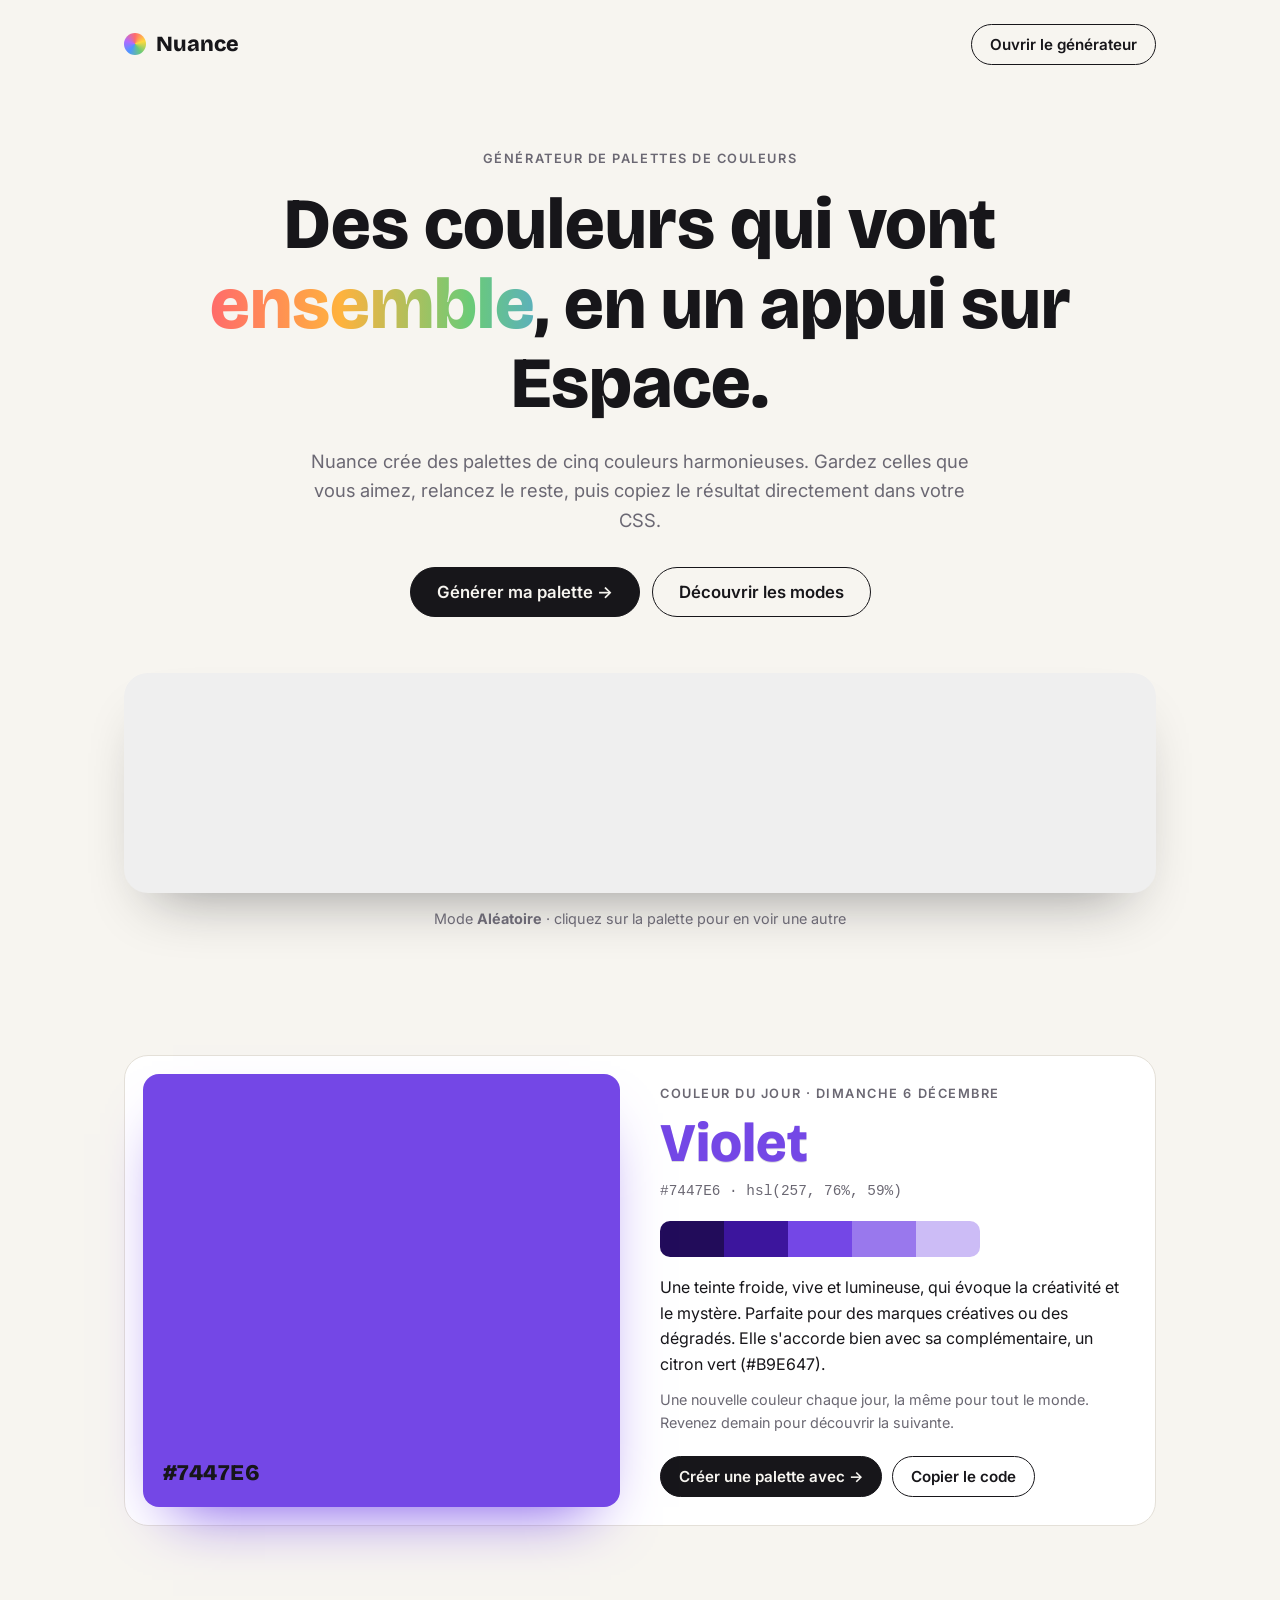
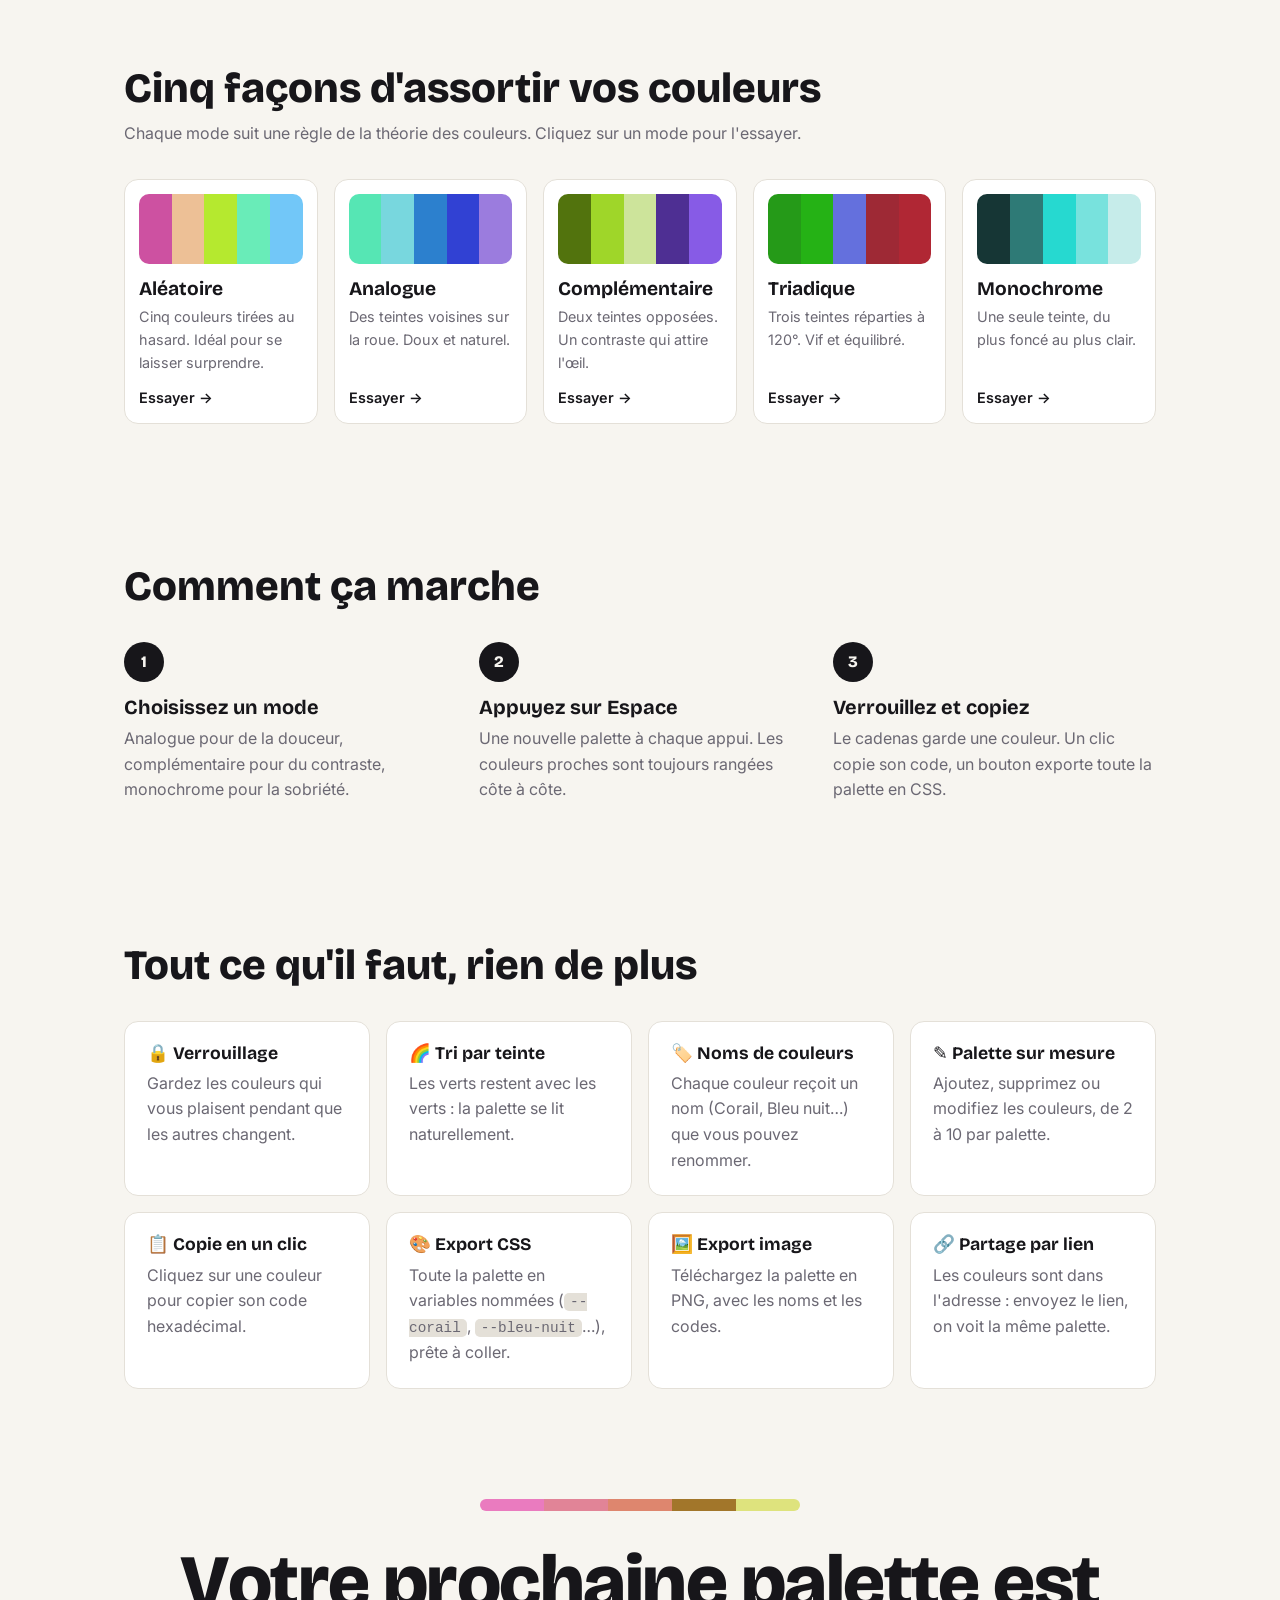
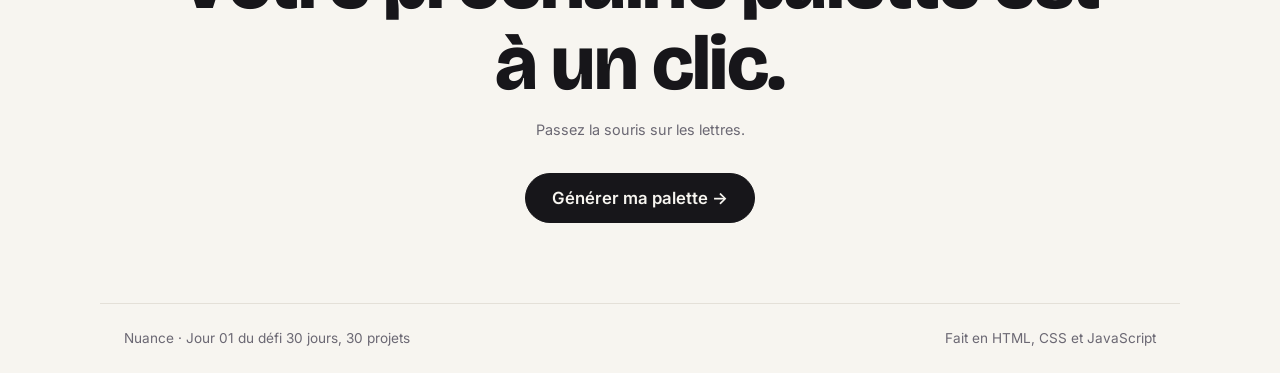
==== index.html @ 8e1b4f92 "first commit" ====
<!DOCTYPE html>
<html lang="fr">
<head>
  <meta charset="UTF-8">
  <meta name="viewport" content="width=device-width, initial-scale=1.0">
  <title>Nuance · Générateur de palettes</title>
  <link rel="preconnect" href="https://fonts.googleapis.com">
  <link rel="preconnect" href="https://fonts.gstatic.com" crossorigin>
  <link href="https://fonts.googleapis.com/css2?family=Bricolage+Grotesque:opsz,wght@12..96,600;12..96,800&family=Inter:wght@400;500;600&display=swap" rel="stylesheet">
  <link rel="stylesheet" href="style.css">
</head>
<body class="landing">
  <header class="nav container">
    <a href="index.html" class="logo"><span class="logo-dots"></span>Nuance</a>
    <a href="generator.html" class="btn btn-ghost">Ouvrir le générateur</a>
  </header>

  <!-- Hero -->
  <section class="hero container">
    <p class="eyebrow">Générateur de palettes de couleurs</p>
    <h1>Des couleurs qui vont <em>ensemble</em>, en un appui sur Espace.</h1>
    <p class="lead">
      Nuance crée des palettes de cinq couleurs harmonieuses. Gardez celles que vous aimez,
      relancez le reste, puis copiez le résultat directement dans votre CSS.
    </p>
    <div class="hero-actions">
      <a href="generator.html" class="btn btn-primary btn-lg">Générer ma palette →</a>
      <a href="#modes" class="btn btn-ghost btn-lg">Découvrir les modes</a>
    </div>

    <button id="hero-palette" class="hero-palette" aria-label="Changer la palette d'exemple"></button>
    <p class="hero-caption">Mode <strong id="hero-mode">Aléatoire</strong> · cliquez sur la palette pour en voir une autre</p>
  </section>

  <!-- Couleur du jour -->
  <section class="section container">
    <div id="daily" class="daily">
      <div class="daily-swatch">
        <span id="daily-hex" class="daily-swatch-hex"></span>
      </div>
      <div class="daily-info">
        <p class="eyebrow">Couleur du jour · <span id="daily-date"></span></p>
        <h2 id="daily-name"></h2>
        <p id="daily-hsl" class="daily-hsl"></p>
        <div id="daily-shades" class="daily-shades" aria-label="Nuances de la couleur du jour"></div>
        <p id="daily-desc" class="daily-desc"></p>
        <p class="daily-text">Une nouvelle couleur chaque jour, la même pour tout le monde. Revenez demain pour découvrir la suivante.</p>
        <div class="daily-actions">
          <a id="daily-link" href="generator.html" class="btn btn-primary">Créer une palette avec →</a>
          <button id="daily-copy" class="btn btn-ghost">Copier le code</button>
        </div>
      </div>
    </div>
  </section>

  <!-- Modes -->
  <section id="modes" class="section container">
    <h2>Cinq façons d'assortir vos couleurs</h2>
    <p class="section-lead">Chaque mode suit une règle de la théorie des couleurs. Cliquez sur un mode pour l'essayer.</p>
    <div id="mode-cards" class="mode-cards"></div>
  </section>

  <!-- Comment ça marche -->
  <section class="section container">
    <h2>Comment ça marche</h2>
    <ol class="steps">
      <li>
        <span class="step-number">1</span>
        <h3>Choisissez un mode</h3>
        <p>Analogue pour de la douceur, complémentaire pour du contraste, monochrome pour la sobriété.</p>
      </li>
      <li>
        <span class="step-number">2</span>
        <h3>Appuyez sur Espace</h3>
        <p>Une nouvelle palette à chaque appui. Les couleurs proches sont toujours rangées côte à côte.</p>
      </li>
      <li>
        <span class="step-number">3</span>
        <h3>Verrouillez et copiez</h3>
        <p>Le cadenas garde une couleur. Un clic copie son code, un bouton exporte toute la palette en CSS.</p>
      </li>
    </ol>
  </section>

  <!-- Fonctionnalités -->
  <section class="section container">
    <h2>Tout ce qu'il faut, rien de plus</h2>
    <div class="features">
      <div class="feature">
        <h3>🔒 Verrouillage</h3>
        <p>Gardez les couleurs qui vous plaisent pendant que les autres changent.</p>
      </div>
      <div class="feature">
        <h3>🌈 Tri par teinte</h3>
        <p>Les verts restent avec les verts : la palette se lit naturellement.</p>
      </div>
      <div class="feature">
        <h3>🏷️ Noms de couleurs</h3>
        <p>Chaque couleur reçoit un nom (Corail, Bleu nuit…) que vous pouvez renommer.</p>
      </div>
      <div class="feature">
        <h3>✎ Palette sur mesure</h3>
        <p>Ajoutez, supprimez ou modifiez les couleurs, de 2 à 10 par palette.</p>
      </div>
      <div class="feature">
        <h3>📋 Copie en un clic</h3>
        <p>Cliquez sur une couleur pour copier son code hexadécimal.</p>
      </div>
      <div class="feature">
        <h3>🎨 Export CSS</h3>
        <p>Toute la palette en variables nommées (<code>--corail</code>, <code>--bleu-nuit</code>…), prête à coller.</p>
      </div>
      <div class="feature">
        <h3>🖼️ Export image</h3>
        <p>Téléchargez la palette en PNG, avec les noms et les codes.</p>
      </div>
      <div class="feature">
        <h3>🔗 Partage par lien</h3>
        <p>Les couleurs sont dans l'adresse : envoyez le lien, on voit la même palette.</p>
      </div>
    </div>
  </section>

  <!-- Call to action final -->
  <section class="cta container">
    <div id="cta-band" class="cta-band"></div>
    <h2 id="cta-title" class="cta-title">Votre prochaine palette est à un clic.</h2>
    <p class="cta-hint">Passez la souris sur les lettres.</p>
    <a href="generator.html" class="btn btn-primary btn-lg">Générer ma palette →</a>
  </section>

  <footer class="footer container">
    <span>Nuance · Jour 01 du défi 30 jours, 30 projets</span>
    <span>Fait en HTML, CSS et JavaScript</span>
  </footer>

  <script src="palette.js"></script>
  <script src="landing.js"></script>
</body>
</html>
---- style.css ----
/* ---------- Base ---------- */

:root {
  --bg: #f7f5f0;
  --surface: #ffffff;
  --ink: #17161a;
  --muted: #6b6873;
  --line: #e4e0d8;
  --radius: 14px;
  --font-title: 'Bricolage Grotesque', system-ui, sans-serif;
  --font-body: 'Inter', system-ui, sans-serif;
}

* {
  box-sizing: border-box;
}

body {
  margin: 0;
  background: var(--bg);
  color: var(--ink);
  font-family: var(--font-body);
  font-size: 16px;
  line-height: 1.6;
}

h1, h2, h3 {
  font-family: var(--font-title);
  line-height: 1.1;
  margin: 0;
}

a {
  color: inherit;
}

code, kbd {
  font-family: ui-monospace, Consolas, monospace;
  font-size: 0.9em;
  background: var(--line);
  padding: 1px 6px;
  border-radius: 5px;
}

.container {
  max-width: 1080px;
  margin: 0 auto;
  padding-inline: 24px;
}

/* ---------- Logo & boutons ---------- */

.logo {
  display: inline-flex;
  align-items: center;
  gap: 10px;
  font-family: var(--font-title);
  font-weight: 800;
  font-size: 1.35rem;
  text-decoration: none;
}

.logo-dots {
  width: 22px;
  height: 22px;
  border-radius: 50%;
  background: conic-gradient(#ff6b6b, #ffd93d, #6bcb77, #4d96ff, #b06bff, #ff6b6b);
}

.btn {
  display: inline-flex;
  align-items: center;
  justify-content: center;
  gap: 8px;
  padding: 10px 18px;
  border-radius: 999px;
  border: 1.5px solid var(--ink);
  font: 600 0.95rem var(--font-body);
  text-decoration: none;
  cursor: pointer;
  transition: transform 0.15s, background 0.15s, color 0.15s;
}

.btn:hover {
  transform: translateY(-1px);
}

.btn-primary {
  background: var(--ink);
  color: var(--bg);
}

.btn-ghost {
  background: transparent;
  color: var(--ink);
}

.btn-ghost:hover {
  background: var(--ink);
  color: var(--bg);
}

.btn-lg {
  padding: 14px 26px;
  font-size: 1.05rem;
}

/* ---------- Page vitrine ---------- */

.nav {
  display: flex;
  justify-content: space-between;
  align-items: center;
  padding-block: 24px;
}

.hero {
  padding-block: 60px 40px;
  text-align: center;
}

.eyebrow {
  text-transform: uppercase;
  letter-spacing: 0.12em;
  font-size: 0.8rem;
  font-weight: 600;
  color: var(--muted);
  margin: 0 0 16px;
}

.hero h1 {
  font-size: clamp(2.4rem, 6vw, 4.5rem);
  font-weight: 800;
  max-width: 14em;
  margin: 0 auto;
}

/* « ensemble » : dégradé arc-en-ciel qui défile en boucle */
.hero h1 em {
  font-style: normal;
  background: linear-gradient(90deg, #ff6b6b, #ffb23d, #6bcb77, #4d96ff, #b06bff, #ff6b6b);
  background-size: 200% 100%;
  -webkit-background-clip: text;
  background-clip: text;
  color: transparent;
  animation: rainbow-flow 6s linear infinite;
}

@keyframes rainbow-flow {
  to {
    background-position: -200% 0;
  }
}

.lead {
  font-size: 1.15rem;
  color: var(--muted);
  max-width: 36em;
  margin: 24px auto 32px;
}

.hero-actions {
  display: flex;
  gap: 12px;
  justify-content: center;
  flex-wrap: wrap;
}

.hero-palette {
  display: flex;
  width: 100%;
  height: 220px;
  margin-top: 56px;
  padding: 0;
  border: 0;
  border-radius: 24px;
  overflow: hidden;
  cursor: pointer;
  box-shadow: 0 30px 60px -30px rgba(23, 22, 26, 0.45);
}

.hero-palette span,
.mode-card-strip span,
.cta-band span {
  flex: 1;
  transition: background 0.8s ease;
}

.hero-caption {
  color: var(--muted);
  font-size: 0.9rem;
  margin-top: 14px;
}

.section {
  padding-block: 70px;
}

.section h2,
.cta h2 {
  font-size: clamp(1.8rem, 4vw, 2.6rem);
  font-weight: 800;
}

.section-lead {
  color: var(--muted);
  margin: 10px 0 0;
}

.mode-cards {
  display: grid;
  grid-template-columns: repeat(auto-fill, minmax(190px, 1fr));
  gap: 16px;
  margin-top: 32px;
}

.mode-card {
  display: flex;
  flex-direction: column;
  background: var(--surface);
  border: 1px solid var(--line);
  border-radius: var(--radius);
  padding: 14px;
  text-decoration: none;
  transition: transform 0.2s, box-shadow 0.2s;
}

.mode-card:hover {
  transform: translateY(-4px);
  box-shadow: 0 16px 30px -18px rgba(23, 22, 26, 0.4);
}

.mode-card-strip {
  display: flex;
  height: 70px;
  border-radius: 10px;
  overflow: hidden;
  margin-bottom: 14px;
}

.mode-card h3 {
  font-size: 1.2rem;
}

.mode-card p {
  color: var(--muted);
  font-size: 0.9rem;
  margin: 6px 0 12px;
  flex: 1;
}

.mode-card-link {
  font-weight: 600;
  font-size: 0.9rem;
}

.steps {
  list-style: none;
  padding: 0;
  margin: 32px 0 0;
  display: grid;
  grid-template-columns: repeat(auto-fit, minmax(240px, 1fr));
  gap: 32px;
}

.step-number {
  display: inline-grid;
  place-items: center;
  width: 40px;
  height: 40px;
  border-radius: 50%;
  background: var(--ink);
  color: var(--bg);
  font-family: var(--font-title);
  font-weight: 800;
  margin-bottom: 14px;
}

.steps h3 {
  font-size: 1.25rem;
}

.steps p,
.feature p {
  color: var(--muted);
  margin: 8px 0 0;
}

.features {
  display: grid;
  grid-template-columns: repeat(auto-fit, minmax(220px, 1fr));
  gap: 16px;
  margin-top: 32px;
}

.feature {
  background: var(--surface);
  border: 1px solid var(--line);
  border-radius: var(--radius);
  padding: 22px;
}

.feature h3 {
  font-size: 1.1rem;
}

.cta {
  text-align: center;
  padding-block: 40px 80px;
}

.cta-band {
  display: flex;
  height: 12px;
  border-radius: 999px;
  overflow: hidden;
  max-width: 320px;
  margin: 0 auto 32px;
}

/* Titre final : chaque lettre prend une couleur au survol puis revient au noir */
.cta .cta-title {
  max-width: 12em;
  margin: 0 auto;
  font-size: clamp(2.4rem, 6.5vw, 4.8rem);
  letter-spacing: -0.02em;
  line-height: 1.05;
  cursor: default;
}

.cta-title .word {
  display: inline-block;
  white-space: nowrap;
}

.cta-title .letter {
  display: inline-block;
}

.cta-title .letter.is-lit {
  animation: letter-lit 2.4s ease-out forwards;
}

@keyframes letter-lit {
  0% {
    color: var(--c);
    transform: translateY(-0.12em) rotate(-4deg);
  }
  20% {
    color: var(--c);
    transform: none;
  }
  60% {
    color: var(--c);
  }
  100% {
    color: var(--ink);
  }
}

.cta-hint {
  margin: 14px 0 32px;
  color: var(--muted);
  font-size: 0.9rem;
}

/* ---------- Couleur du jour ---------- */

.daily {
  display: grid;
  grid-template-columns: 1fr 1fr;
  gap: 40px;
  align-items: center;
  background: var(--surface);
  border: 1px solid var(--line);
  border-radius: 24px;
  padding: 18px;
}

.daily-swatch {
  position: relative;
  min-height: 300px;
  height: 100%;
  border-radius: 16px;
  background: var(--daily);
  box-shadow: 0 30px 60px -30px var(--daily);
}

.daily-swatch-hex {
  position: absolute;
  left: 20px;
  bottom: 16px;
  color: var(--daily-text);
  font-family: var(--font-title);
  font-weight: 800;
  font-size: 1.4rem;
  letter-spacing: 0.02em;
}

.daily-info {
  padding: 10px 18px 10px 0;
}

.daily-info .eyebrow {
  margin-bottom: 10px;
}

.daily-info h2 {
  font-size: clamp(2.2rem, 5vw, 3.4rem);
  font-weight: 800;
  color: var(--daily);
  /* le nom garde un contraste suffisant même si la couleur est claire */
  text-shadow: 0 1px 0 rgba(23, 22, 26, 0.15);
}

.daily-hsl {
  margin: 6px 0 18px;
  font-family: ui-monospace, Consolas, monospace;
  font-size: 0.9rem;
  color: var(--muted);
}

.daily-shades {
  display: flex;
  height: 36px;
  border-radius: 10px;
  overflow: hidden;
  max-width: 320px;
}

.daily-shades span {
  flex: 1;
}

.daily-desc {
  margin: 18px 0 0;
  max-width: 30em;
}

.daily-text {
  color: var(--muted);
  font-size: 0.9rem;
  margin: 10px 0 22px;
  max-width: 30em;
}

.daily-actions {
  display: flex;
  flex-wrap: wrap;
  gap: 10px;
}

.footer {
  display: flex;
  justify-content: space-between;
  flex-wrap: wrap;
  gap: 8px;
  padding-block: 24px;
  border-top: 1px solid var(--line);
  color: var(--muted);
  font-size: 0.85rem;
}

/* ---------- Générateur ---------- */

.app {
  display: flex;
  flex-direction: column;
  height: 100vh;
  height: 100dvh;
}

.topbar {
  display: flex;
  align-items: center;
  gap: 16px;
  padding: 14px 24px;
  border-bottom: 1px solid var(--line);
  position: relative;
  z-index: 20; /* le menu déroulant passe au-dessus des couleurs */
}

.topbar .logo {
  flex: none;
}

/* Les modes prennent la place disponible et défilent s'il en manque */
.modes {
  display: flex;
  flex: 0 1 auto;
  min-width: 0;
  gap: 4px;
  padding: 4px;
  background: var(--line);
  border-radius: 999px;
  overflow-x: auto;
  scrollbar-width: none; /* barre de défilement invisible */
}

.modes::-webkit-scrollbar {
  display: none;
}

/* Glisser à la souris pour faire défiler */
.modes.is-dragging {
  cursor: grabbing;
  user-select: none;
}

.modes.is-dragging .mode {
  cursor: grabbing;
}

/* Fondu sur le bord quand des modes sont cachés de ce côté */
.modes.can-left {
  mask-image: linear-gradient(to right, transparent, #000 32px);
}

.modes.can-right {
  mask-image: linear-gradient(to left, transparent, #000 32px);
}

.modes.can-left.can-right {
  mask-image: linear-gradient(to right, transparent, #000 32px, #000 calc(100% - 32px), transparent);
}

.mode {
  flex: 1 0 auto;
  white-space: nowrap;
  border: 0;
  background: transparent;
  padding: 7px 14px;
  border-radius: 999px;
  font: 500 0.9rem var(--font-body);
  color: var(--muted);
  cursor: pointer;
}

.mode:hover {
  color: var(--ink);
}

.mode.is-active {
  background: var(--surface);
  color: var(--ink);
  box-shadow: 0 1px 3px rgba(0, 0, 0, 0.12);
}

.actions {
  display: flex;
  align-items: center;
  gap: 8px;
  flex: none;
  margin-left: auto;
}

/* Boutons outils : contour gris, plus discrets que « Générer » */
.actions .btn-ghost {
  border-color: #d3cec4;
}

.actions .btn-ghost:hover {
  background: var(--surface);
  color: var(--ink);
  border-color: var(--ink);
}

.toolbar {
  display: flex;
  gap: 8px;
}

.menu-toggle,
.label-long {
  display: none;
}

.ico {
  display: none;
}

#add .ico {
  display: inline; /* « + Couleur » garde son + en ligne */
}

/* Menu déroulant quand la barre n'a plus la place d'afficher les outils */
@media (max-width: 1100px) {
  .menu {
    position: relative;
  }

  .menu-toggle {
    display: inline-flex;
  }

  .toolbar {
    display: none;
    position: absolute;
    top: calc(100% + 8px);
    right: 0;
    min-width: 260px;
    flex-direction: column;
    gap: 2px;
    padding: 6px;
    background: var(--surface);
    border: 1px solid var(--line);
    border-radius: var(--radius);
    box-shadow: 0 20px 40px -12px rgba(23, 22, 26, 0.35);
  }

  .menu.is-open .toolbar {
    display: flex;
  }

  .menu.is-open .menu-toggle {
    border-color: var(--ink);
  }

  .actions .toolbar .btn {
    justify-content: flex-start;
    gap: 12px;
    border: 0;
    border-radius: 10px;
    padding: 11px 12px;
    font-weight: 500;
  }

  .actions .toolbar .btn:hover {
    background: var(--bg);
    transform: none;
  }

  .toolbar .btn:disabled {
    background: transparent;
  }

  .ico {
    display: inline-block;
    width: 22px;
    text-align: center;
  }

  .label-short {
    display: none;
  }

  .label-long {
    display: inline;
  }
}

/* Double écart pour séparer l'action principale des outils */
.btn-generate {
  margin-left: 8px;
}

.btn-generate span {
  font-size: 1.1em;
  line-height: 1;
}

.palette {
  flex: 1;
  display: flex;
  min-height: 0;
}

.swatch {
  flex: 1;
  position: relative;
  display: flex;
  flex-direction: column;
  justify-content: flex-end;
  align-items: center;
  padding: 24px 12px 40px;
  cursor: pointer;
  transition: flex 0.25s ease;
}

.swatch:hover {
  flex: 1.15;
}

/* Glisser-déposer */
.palette {
  position: relative; /* repère pour offsetLeft / offsetTop des couleurs */
}

.swatch {
  cursor: grab;
  touch-action: none; /* sur mobile, le doigt déplace la couleur au lieu de faire défiler */
  user-select: none;
}

.palette.is-sorting .swatch {
  flex: 1;
  transition: none;
  cursor: grabbing;
}

.swatch.is-dragging {
  z-index: 5;
  box-shadow: 0 20px 40px -10px rgba(0, 0, 0, 0.5);
  outline: 3px solid rgba(255, 255, 255, 0.7);
  outline-offset: -3px;
}

.btn:disabled {
  opacity: 0.4;
  cursor: not-allowed;
  transform: none;
}

/* Outils d'une couleur : cadenas, modifier, supprimer */
.tools {
  position: absolute;
  top: 50%;
  transform: translateY(-50%);
  display: flex;
  flex-direction: column;
  gap: 8px;
}

.tool {
  position: relative;
  display: grid;
  place-items: center;
  width: 44px;
  height: 44px;
  border: 0;
  border-radius: 50%;
  background: rgba(255, 255, 255, 0.25);
  color: inherit;
  font-size: 1.15rem;
  cursor: pointer;
  opacity: 0;
  transition: opacity 0.2s, background 0.2s;
}

.swatch:hover .tool,
.tool.is-on {
  opacity: 1;
}

.tool:hover {
  background: rgba(255, 255, 255, 0.45);
}

.tool:disabled {
  display: none;
}

/* Le sélecteur de couleur est invisible, posé sur le bouton ✎ */
.tool-picker input {
  position: absolute;
  inset: 0;
  width: 100%;
  height: 100%;
  opacity: 0;
  cursor: pointer;
}

.swatch-name {
  width: 100%;
  max-width: 200px;
  padding: 2px 6px;
  border: 1px solid transparent;
  border-radius: 6px;
  background: transparent;
  color: inherit;
  font: 600 1rem var(--font-body);
  text-align: center;
}

.swatch-name:hover,
.swatch-name:focus {
  border-color: currentColor;
  outline: none;
}

.swatch-info {
  display: flex;
  flex-direction: column;
  align-items: center;
  gap: 2px;
  text-align: center;
}

.swatch-hex {
  font-family: var(--font-title);
  font-weight: 800;
  font-size: 1.6rem;
  letter-spacing: 0.02em;
}

.swatch-hsl {
  font-size: 0.8rem;
  opacity: 0.75;
}

.hint {
  padding: 12px 24px;
  text-align: center;
  font-size: 0.85rem;
  color: var(--muted);
  border-top: 1px solid var(--line);
}

.toast {
  position: fixed;
  left: 50%;
  bottom: 60px;
  transform: translate(-50%, 20px);
  background: var(--ink);
  color: var(--bg);
  padding: 10px 18px;
  border-radius: 999px;
  font-weight: 500;
  opacity: 0;
  pointer-events: none;
  transition: opacity 0.2s, transform 0.2s;
}

.toast.is-visible {
  opacity: 1;
  transform: translate(-50%, 0);
}

/* Moins d'animations si le système le demande */
@media (prefers-reduced-motion: reduce) {
  .hero h1 em,
  .cta-title .letter.is-lit {
    animation: none;
  }
}

/* ---------- Mobile ---------- */

@media (max-width: 700px) {
  .daily {
    grid-template-columns: 1fr;
    gap: 20px;
  }

  .daily-swatch {
    min-height: 200px;
  }

  .daily-info {
    padding: 0 6px 10px;
  }

  .cta-hint {
    display: none; /* pas de survol sur téléphone */
  }

  /* Place pour le bouton « Générer » fixé en bas */
  .app {
    padding-bottom: calc(76px + env(safe-area-inset-bottom, 0px));
  }

  /* Ligne 1 : logo + menu. Ligne 2 : modes sur toute la largeur */
  .topbar {
    flex-wrap: wrap;
    gap: 12px;
    padding: 12px 16px;
  }

  .modes {
    order: 2;
    flex: 1 1 100%;
  }

  /* « Générer » : pleine largeur, fixé en bas de l'écran */
  .btn-generate {
    position: fixed;
    left: 16px;
    right: 16px;
    bottom: calc(12px + env(safe-area-inset-bottom, 0px));
    z-index: 10;
    margin: 0;
    padding: 16px;
    font-size: 1.05rem;
    box-shadow: 0 10px 30px -10px rgba(23, 22, 26, 0.6);
  }

  .btn-generate:hover {
    transform: none;
  }

  /* Pas de touche Espace sur téléphone : l'aide ne sert plus */
  .hint {
    display: none;
  }

  .toast {
    bottom: calc(90px + env(safe-area-inset-bottom, 0px));
  }

  /* Les couleurs s'empilent en lignes */
  .palette {
    flex-direction: column;
  }

  .swatch {
    flex-direction: row;
    justify-content: space-between;
    padding: 0 20px;
  }

  .swatch:hover {
    flex: 1;
  }

  .tools {
    position: static;
    transform: none;
    flex-direction: row;
    order: 2;
  }

  .tool {
    opacity: 1;
    width: 36px;
    height: 36px;
    font-size: 1rem;
  }

  .swatch-info {
    align-items: flex-start;
    text-align: left;
  }

  .swatch-name {
    text-align: left;
    padding-left: 0;
  }

  .swatch-hex {
    font-size: 1.3rem;
  }

  .swatch-hsl {
    display: none;
  }

  .hero-palette {
    height: 140px;
  }
}
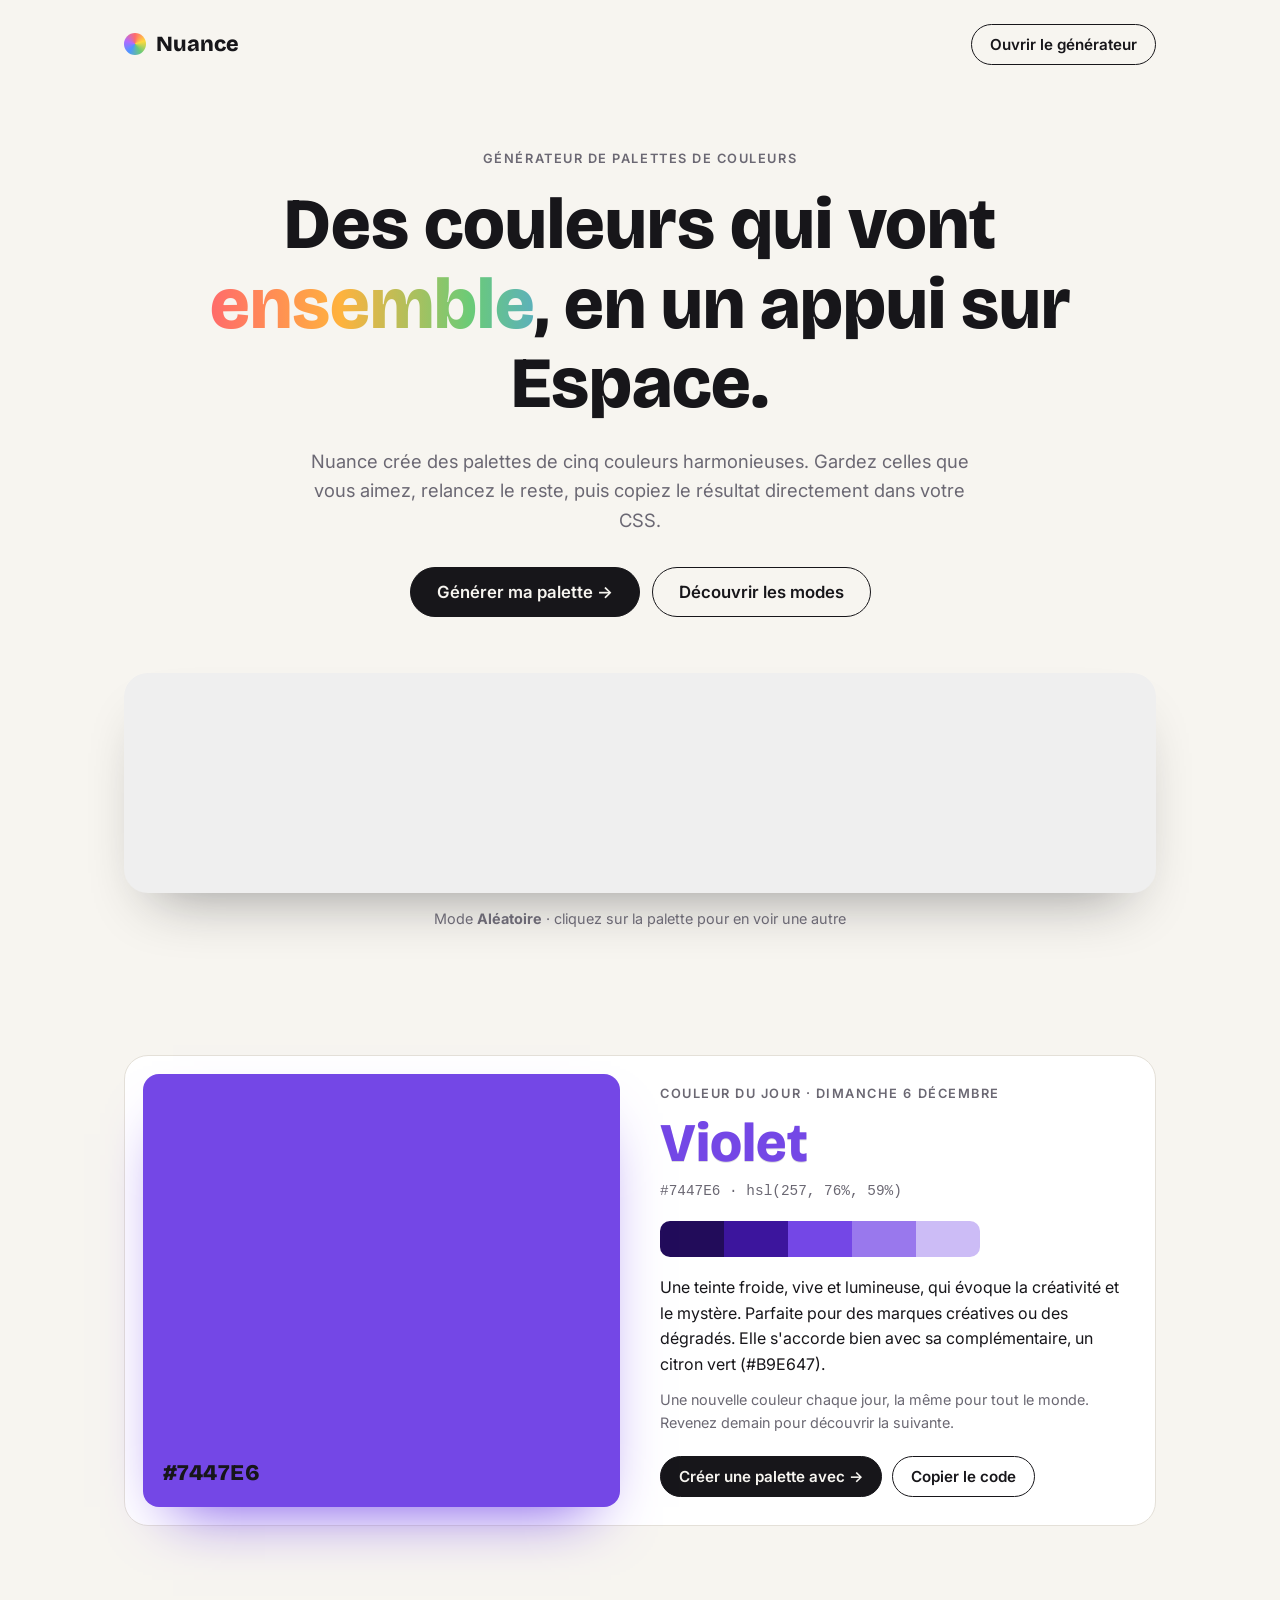
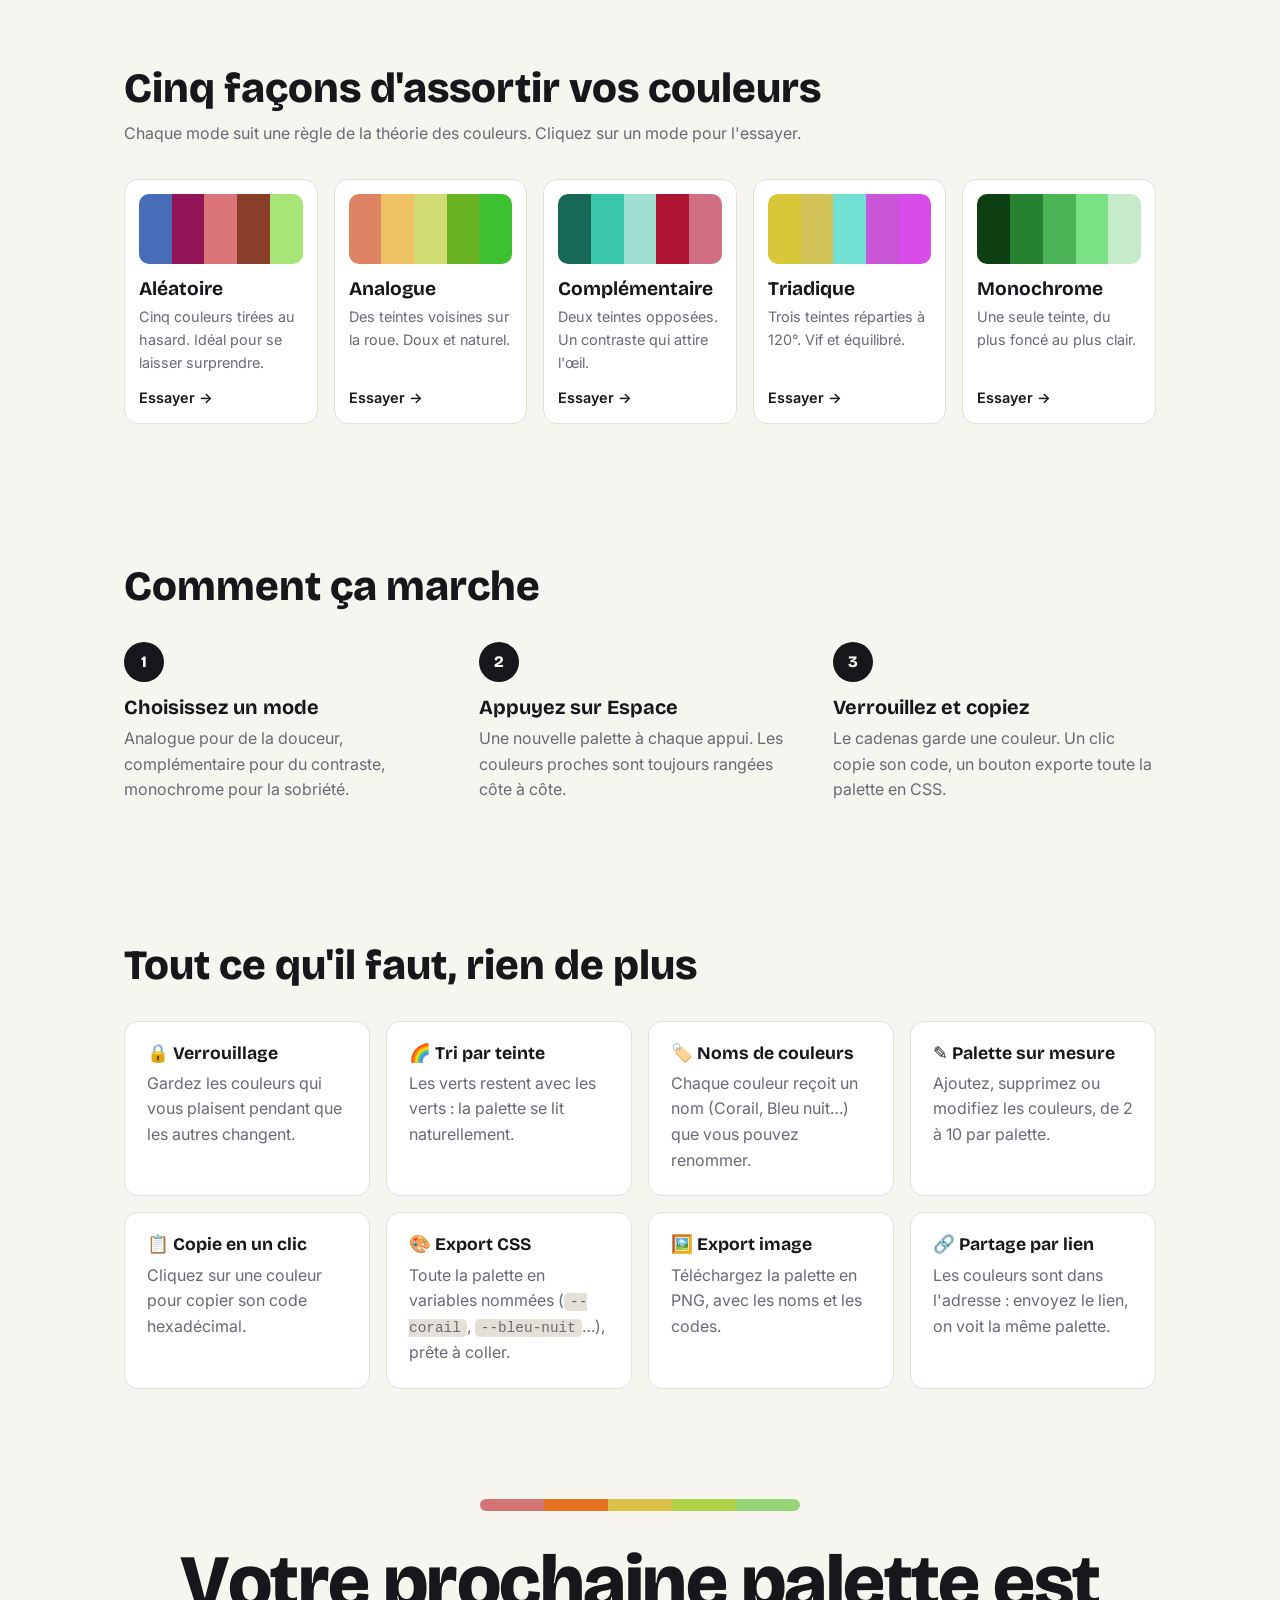
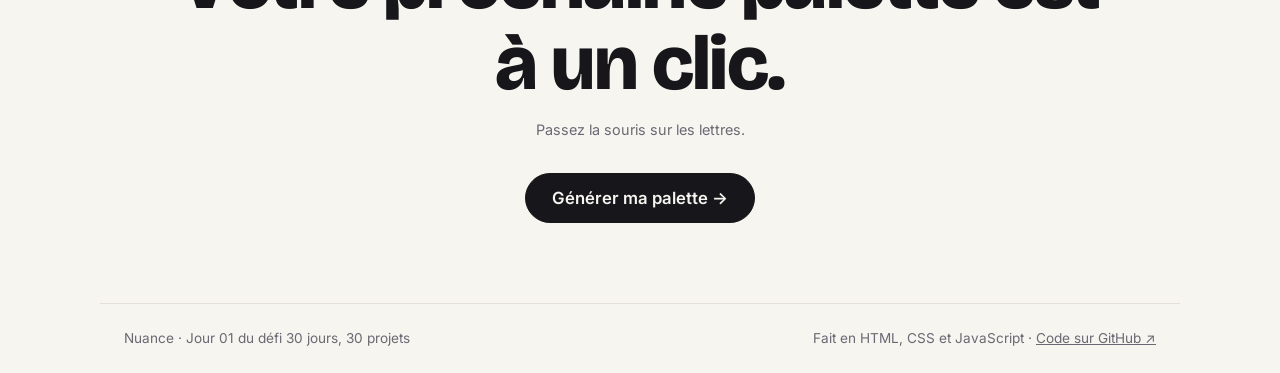
==== commit 0c51921b: "Lien vers nuance.projectp.fr et lien GitHub en pied de page Co-Authored-By: Claude Opus 5.5 <noreply" ====
--- a/index.html
+++ b/index.html
@@ -131,7 +131,7 @@
 
   <footer class="footer container">
     <span>Nuance · Jour 01 du défi 30 jours, 30 projets</span>
-    <span>Fait en HTML, CSS et JavaScript</span>
+    <span>Fait en HTML, CSS et JavaScript · <a href="https://github.com/PierreWZK/Nuance" target="_blank" rel="noopener">Code sur GitHub ↗</a></span>
   </footer>
 
   <script src="palette.js"></script>
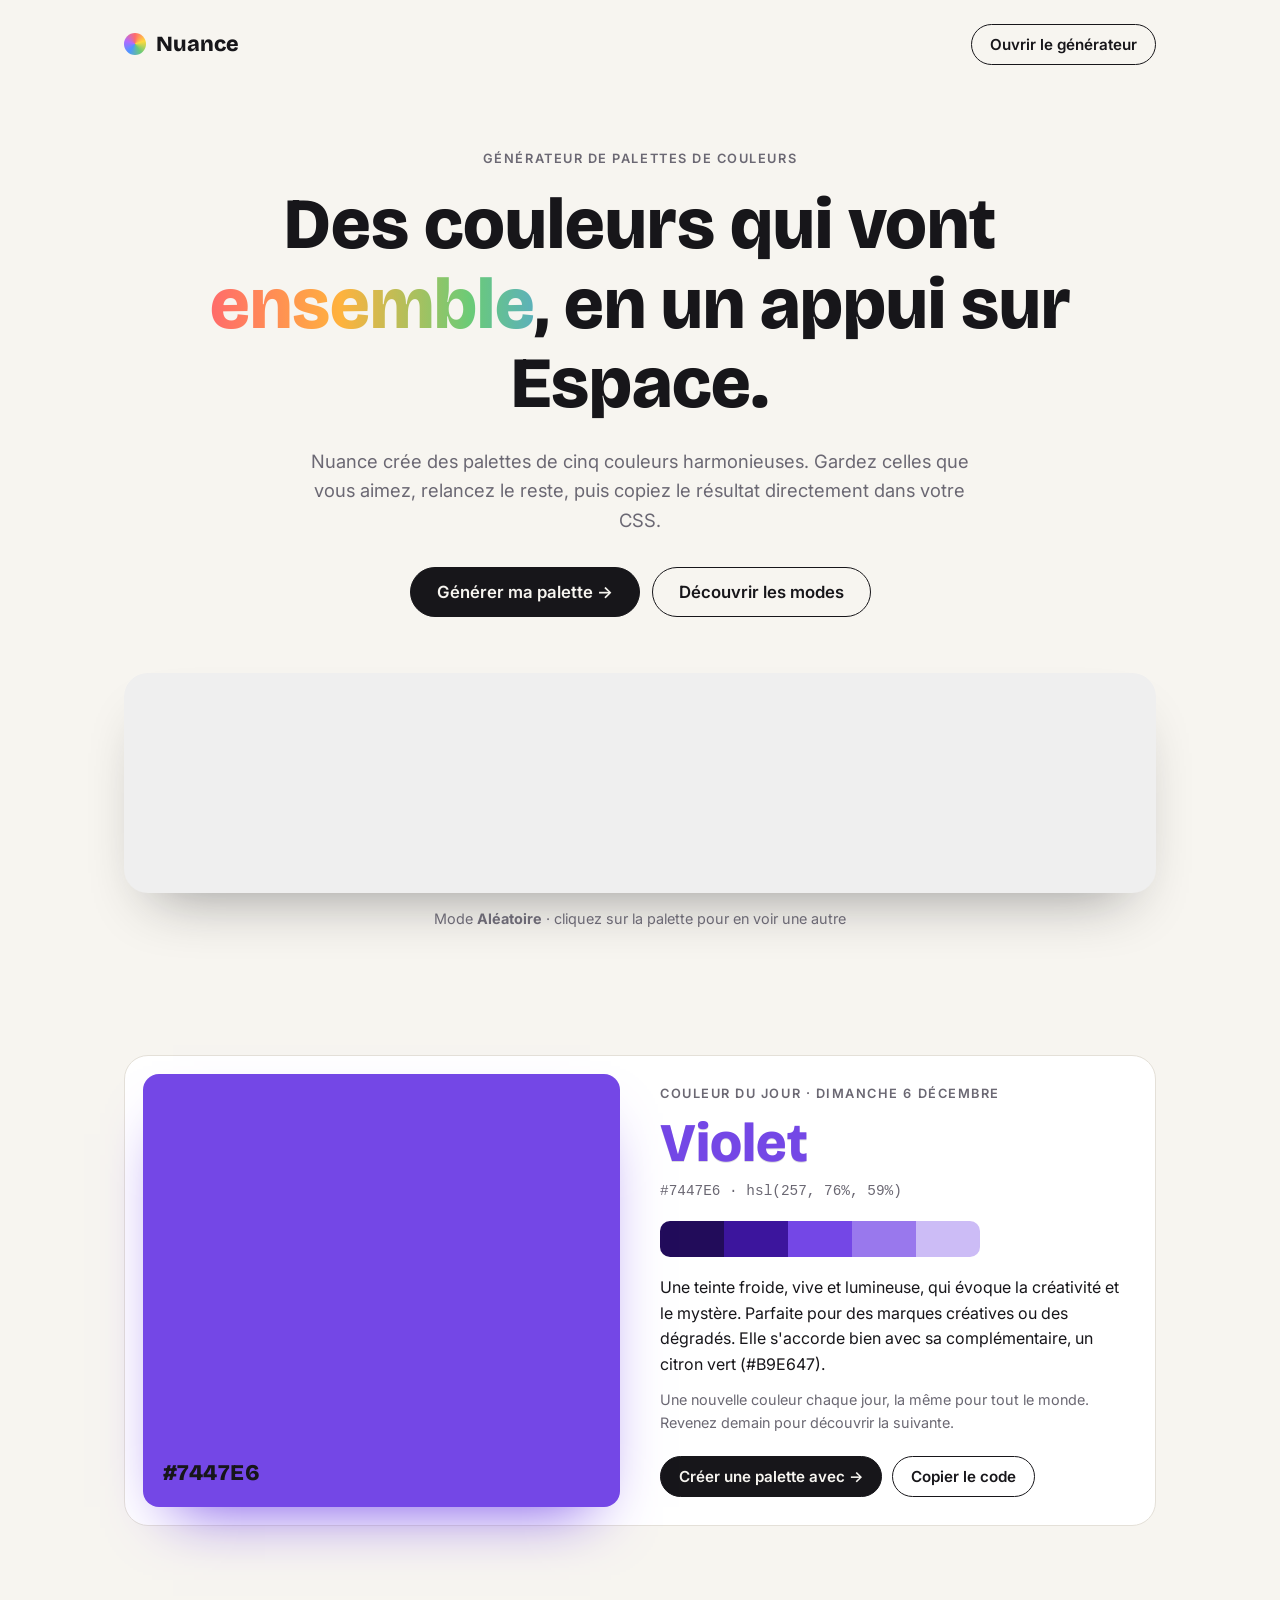
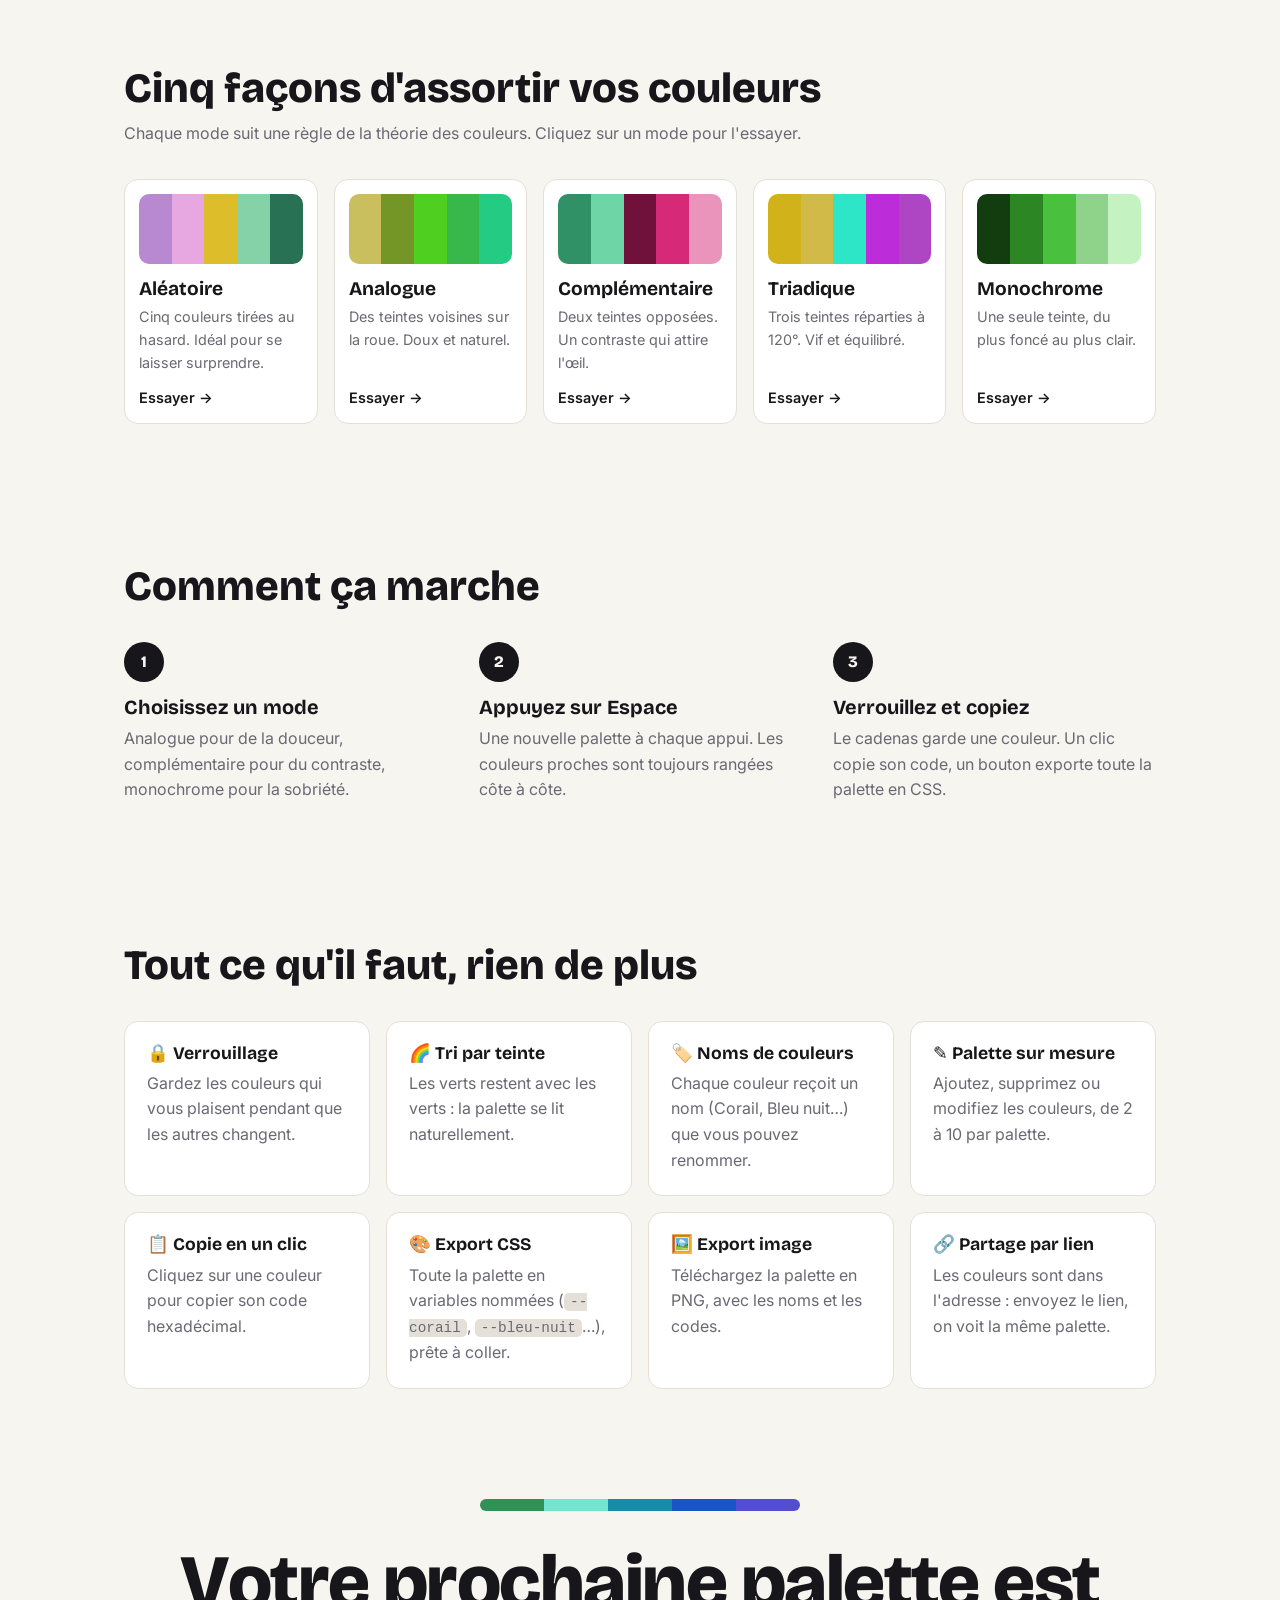
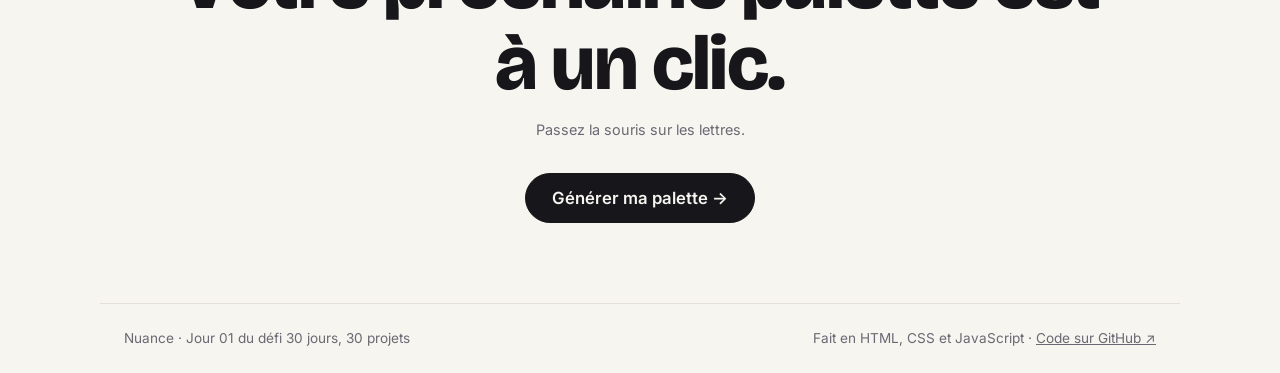
==== commit d38a14e5: "Aperçu du lien (Open Graph), favicon et cahier des charges Co-Authored-By: Claude Opus 5.5 <noreply@" ====
--- a/index.html
+++ b/index.html
@@ -4,6 +4,20 @@
   <meta charset="UTF-8">
   <meta name="viewport" content="width=device-width, initial-scale=1.0">
   <title>Nuance · Générateur de palettes</title>
+  <meta name="description" content="Nuance crée des palettes de cinq couleurs harmonieuses : 5 modes d'harmonie, verrouillage, export CSS ou PNG et partage par lien.">
+  <meta name="theme-color" content="#f7f5f0">
+  <meta property="og:type" content="website">
+  <meta property="og:locale" content="fr_FR">
+  <meta property="og:site_name" content="Nuance">
+  <meta property="og:title" content="Nuance · Générateur de palettes">
+  <meta property="og:description" content="Nuance crée des palettes de cinq couleurs harmonieuses : 5 modes d'harmonie, verrouillage, export CSS ou PNG et partage par lien.">
+  <meta property="og:url" content="https://nuance.projectp.fr/">
+  <meta property="og:image" content="https://nuance.projectp.fr/docs/og.png">
+  <meta property="og:image:width" content="1200">
+  <meta property="og:image:height" content="630">
+  <meta property="og:image:alt" content="Nuance · aperçu du site">
+  <meta name="twitter:card" content="summary_large_image">
+  <link rel="icon" href="favicon.svg" type="image/svg+xml">
   <link rel="preconnect" href="https://fonts.googleapis.com">
   <link rel="preconnect" href="https://fonts.gstatic.com" crossorigin>
   <link href="https://fonts.googleapis.com/css2?family=Bricolage+Grotesque:opsz,wght@12..96,600;12..96,800&family=Inter:wght@400;500;600&display=swap" rel="stylesheet">
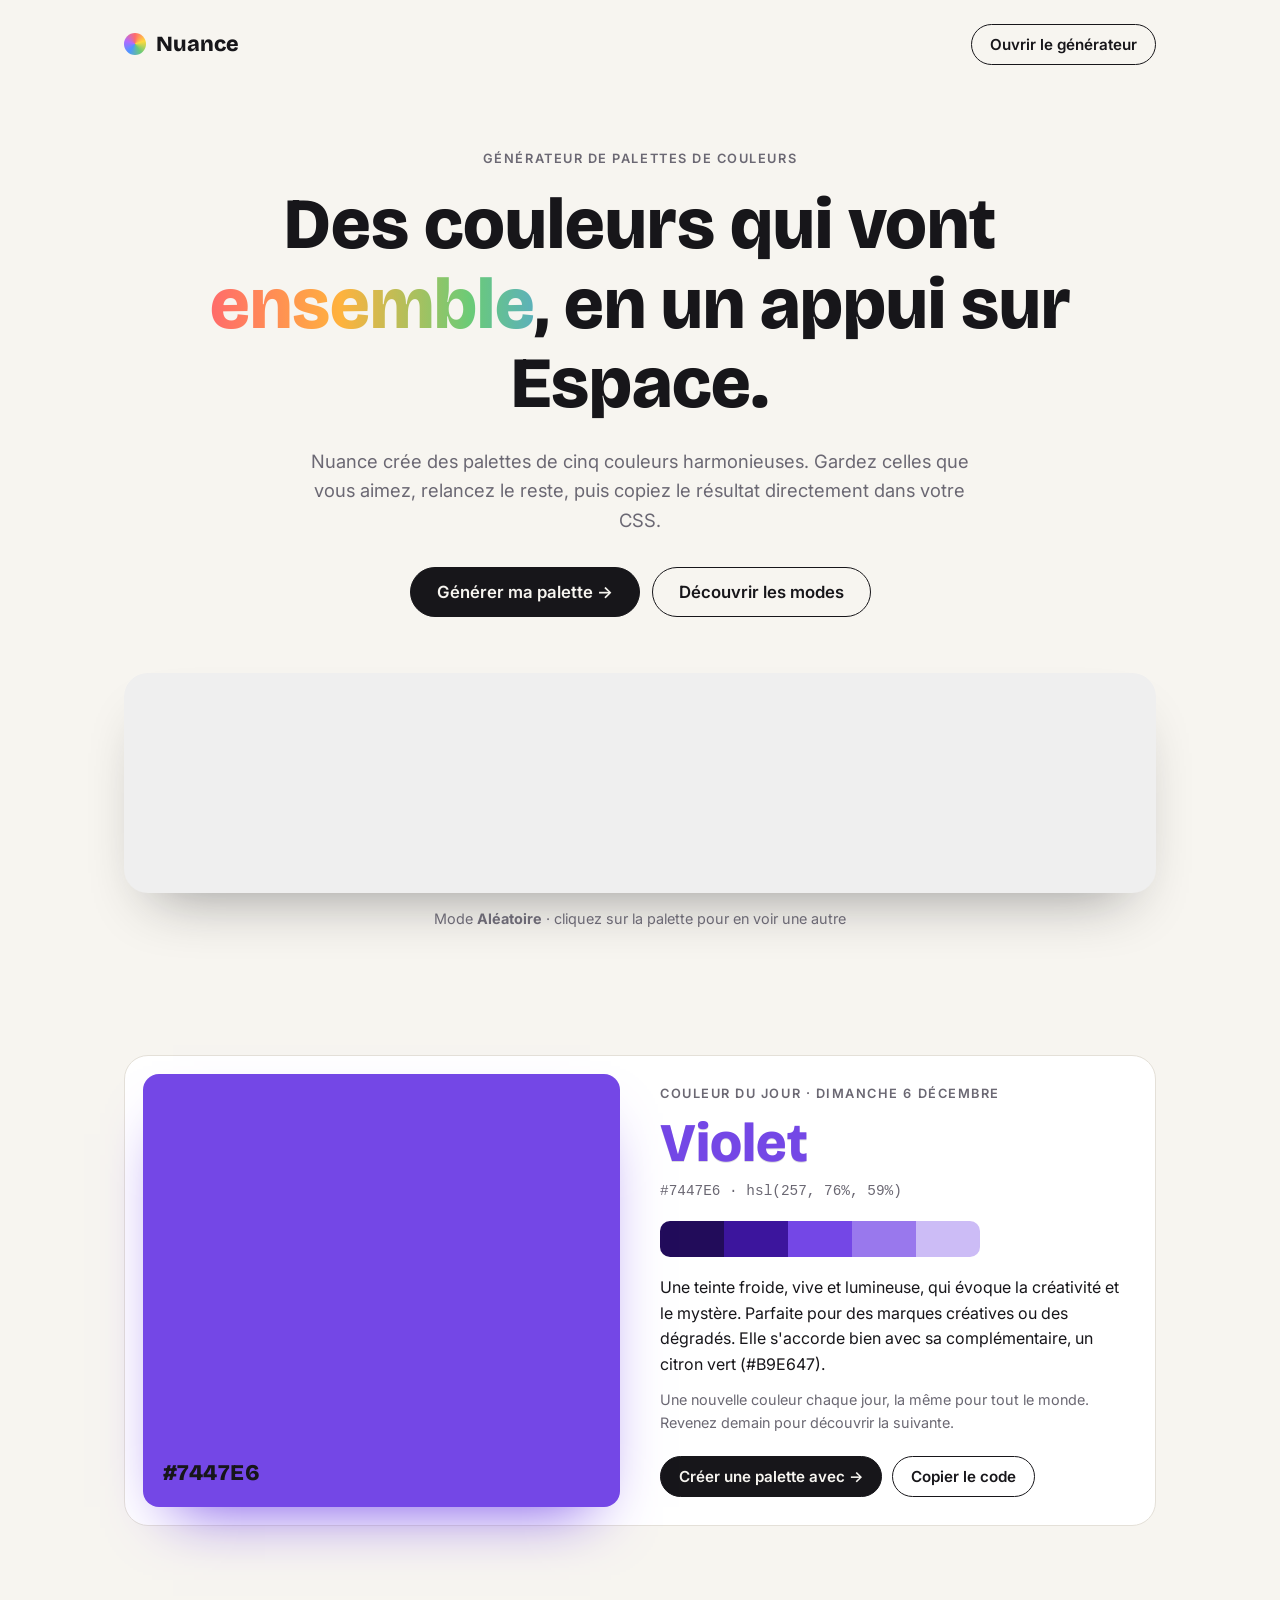
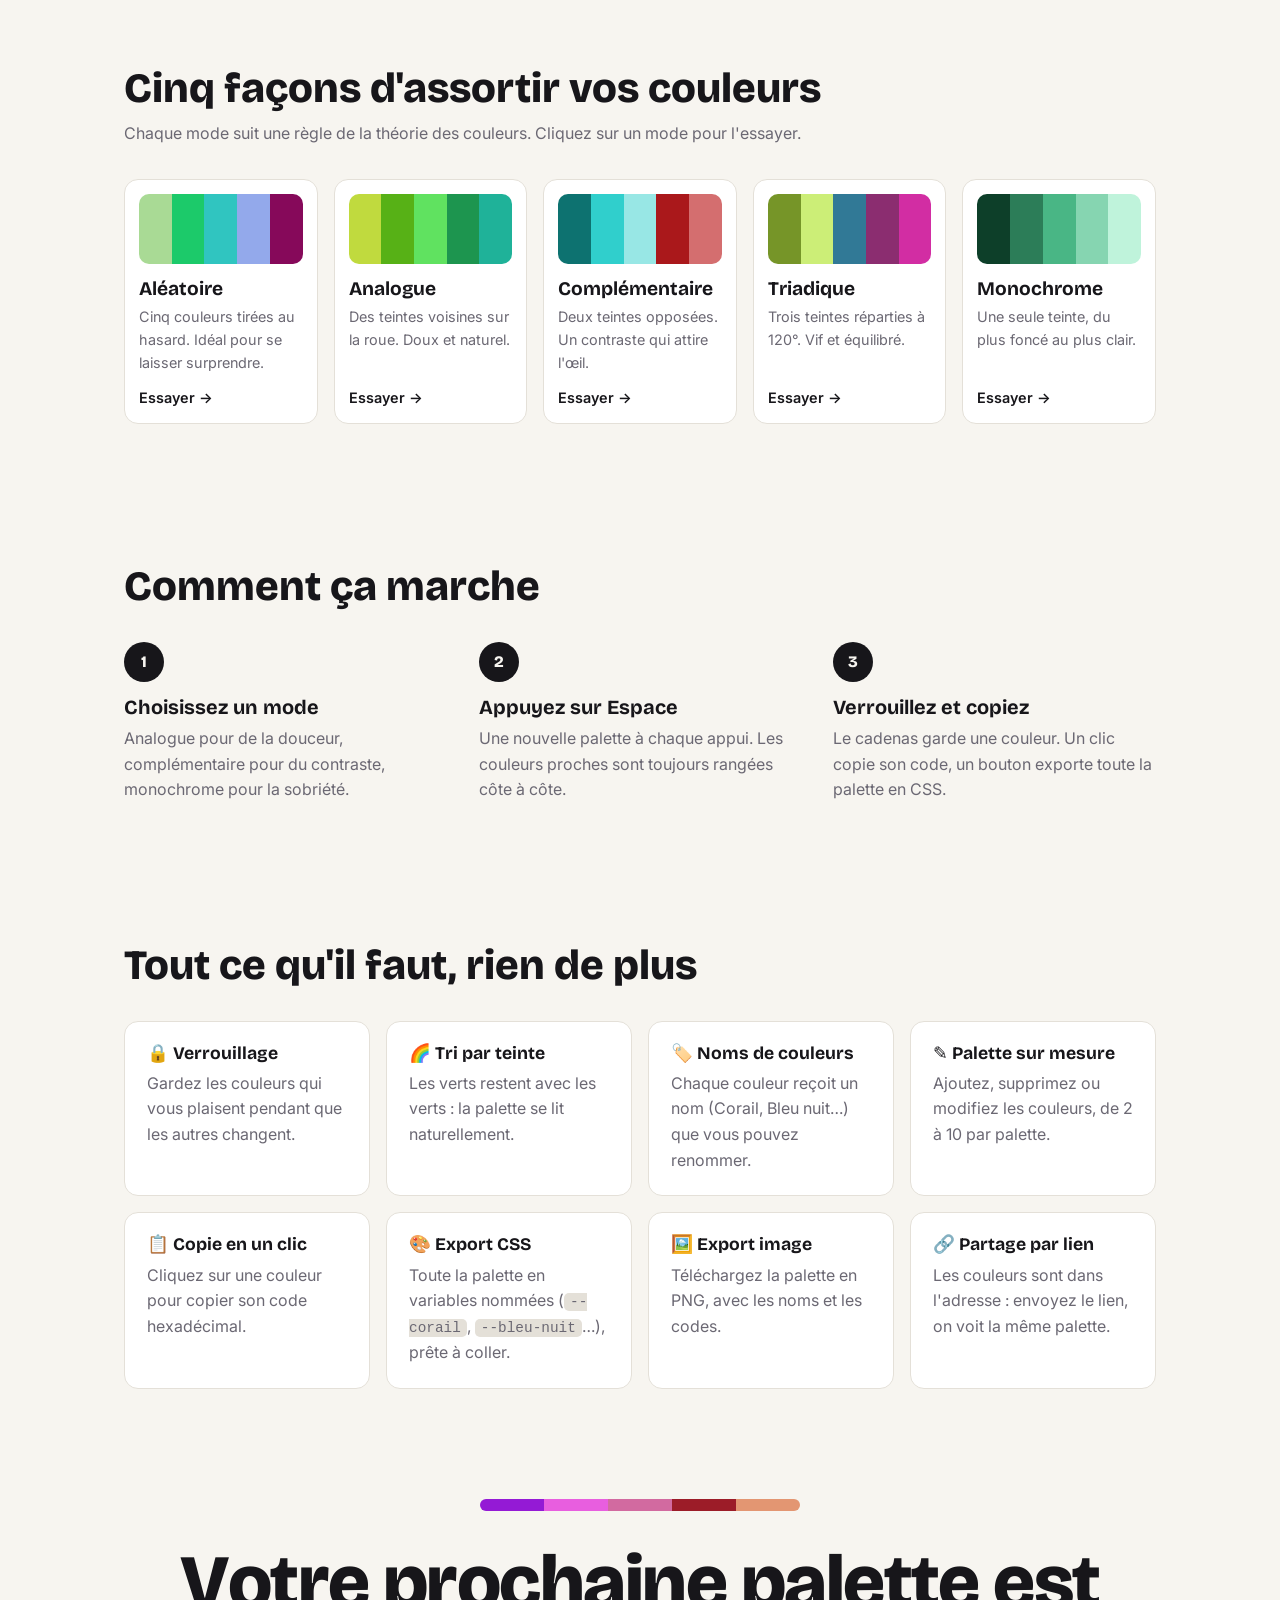
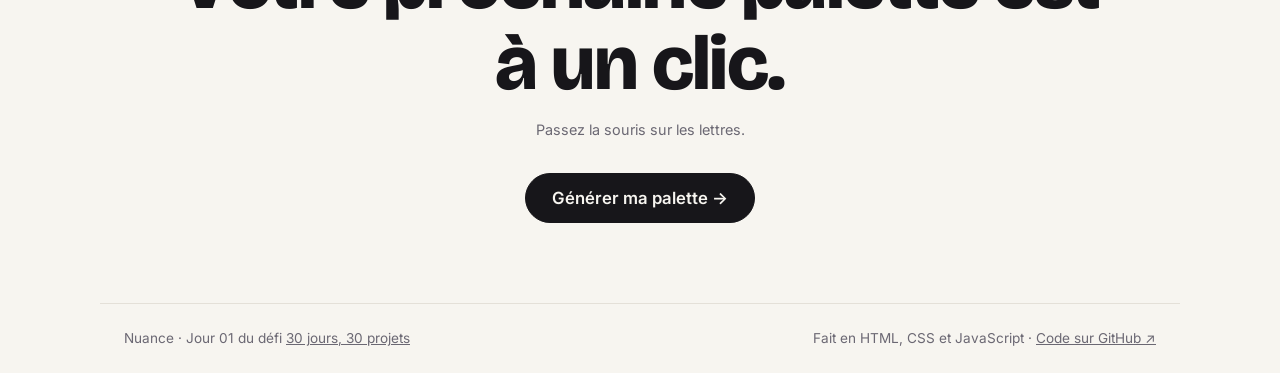
==== commit b32cc81d: "Référencement : robots.txt, sitemap.xml, canonical, données structurées et lien vers projectp.fr Co-" ====
--- a/index.html
+++ b/index.html
@@ -12,6 +12,7 @@
   <meta property="og:title" content="Nuance · Générateur de palettes">
   <meta property="og:description" content="Nuance crée des palettes de cinq couleurs harmonieuses : 5 modes d'harmonie, verrouillage, export CSS ou PNG et partage par lien.">
   <meta property="og:url" content="https://nuance.projectp.fr/">
+  <link rel="canonical" href="https://nuance.projectp.fr/">
   <meta property="og:image" content="https://nuance.projectp.fr/docs/og.png">
   <meta property="og:image:width" content="1200">
   <meta property="og:image:height" content="630">
@@ -22,6 +23,35 @@
   <link rel="preconnect" href="https://fonts.gstatic.com" crossorigin>
   <link href="https://fonts.googleapis.com/css2?family=Bricolage+Grotesque:opsz,wght@12..96,600;12..96,800&family=Inter:wght@400;500;600&display=swap" rel="stylesheet">
   <link rel="stylesheet" href="style.css">
+  <script type="application/ld+json">
+  {
+    "@context": "https://schema.org",
+    "@type": "WebApplication",
+    "name": "Nuance",
+    "url": "https://nuance.projectp.fr/",
+    "description": "Générateur de palettes de couleurs harmonieuses : 5 modes d'harmonie, verrouillage, export CSS ou PNG et partage par lien.",
+    "applicationCategory": "DesignApplication",
+    "operatingSystem": "Web",
+    "inLanguage": "fr",
+    "isAccessibleForFree": true,
+    "offers": {
+      "@type": "Offer",
+      "price": "0",
+      "priceCurrency": "EUR"
+    },
+    "image": "https://nuance.projectp.fr/docs/og.png",
+    "author": {
+      "@type": "Person",
+      "name": "PierreWZK",
+      "url": "https://github.com/PierreWZK"
+    },
+    "isPartOf": {
+      "@type": "WebSite",
+      "name": "ProjectP",
+      "url": "https://projectp.fr/"
+    }
+  }
+  </script>
 </head>
 <body class="landing">
   <header class="nav container">
@@ -144,7 +174,7 @@
   </section>
 
   <footer class="footer container">
-    <span>Nuance · Jour 01 du défi 30 jours, 30 projets</span>
+    <span>Nuance · Jour 01 du défi <a href="https://projectp.fr/">30 jours, 30 projets</a></span>
     <span>Fait en HTML, CSS et JavaScript · <a href="https://github.com/PierreWZK/Nuance" target="_blank" rel="noopener">Code sur GitHub ↗</a></span>
   </footer>
 
